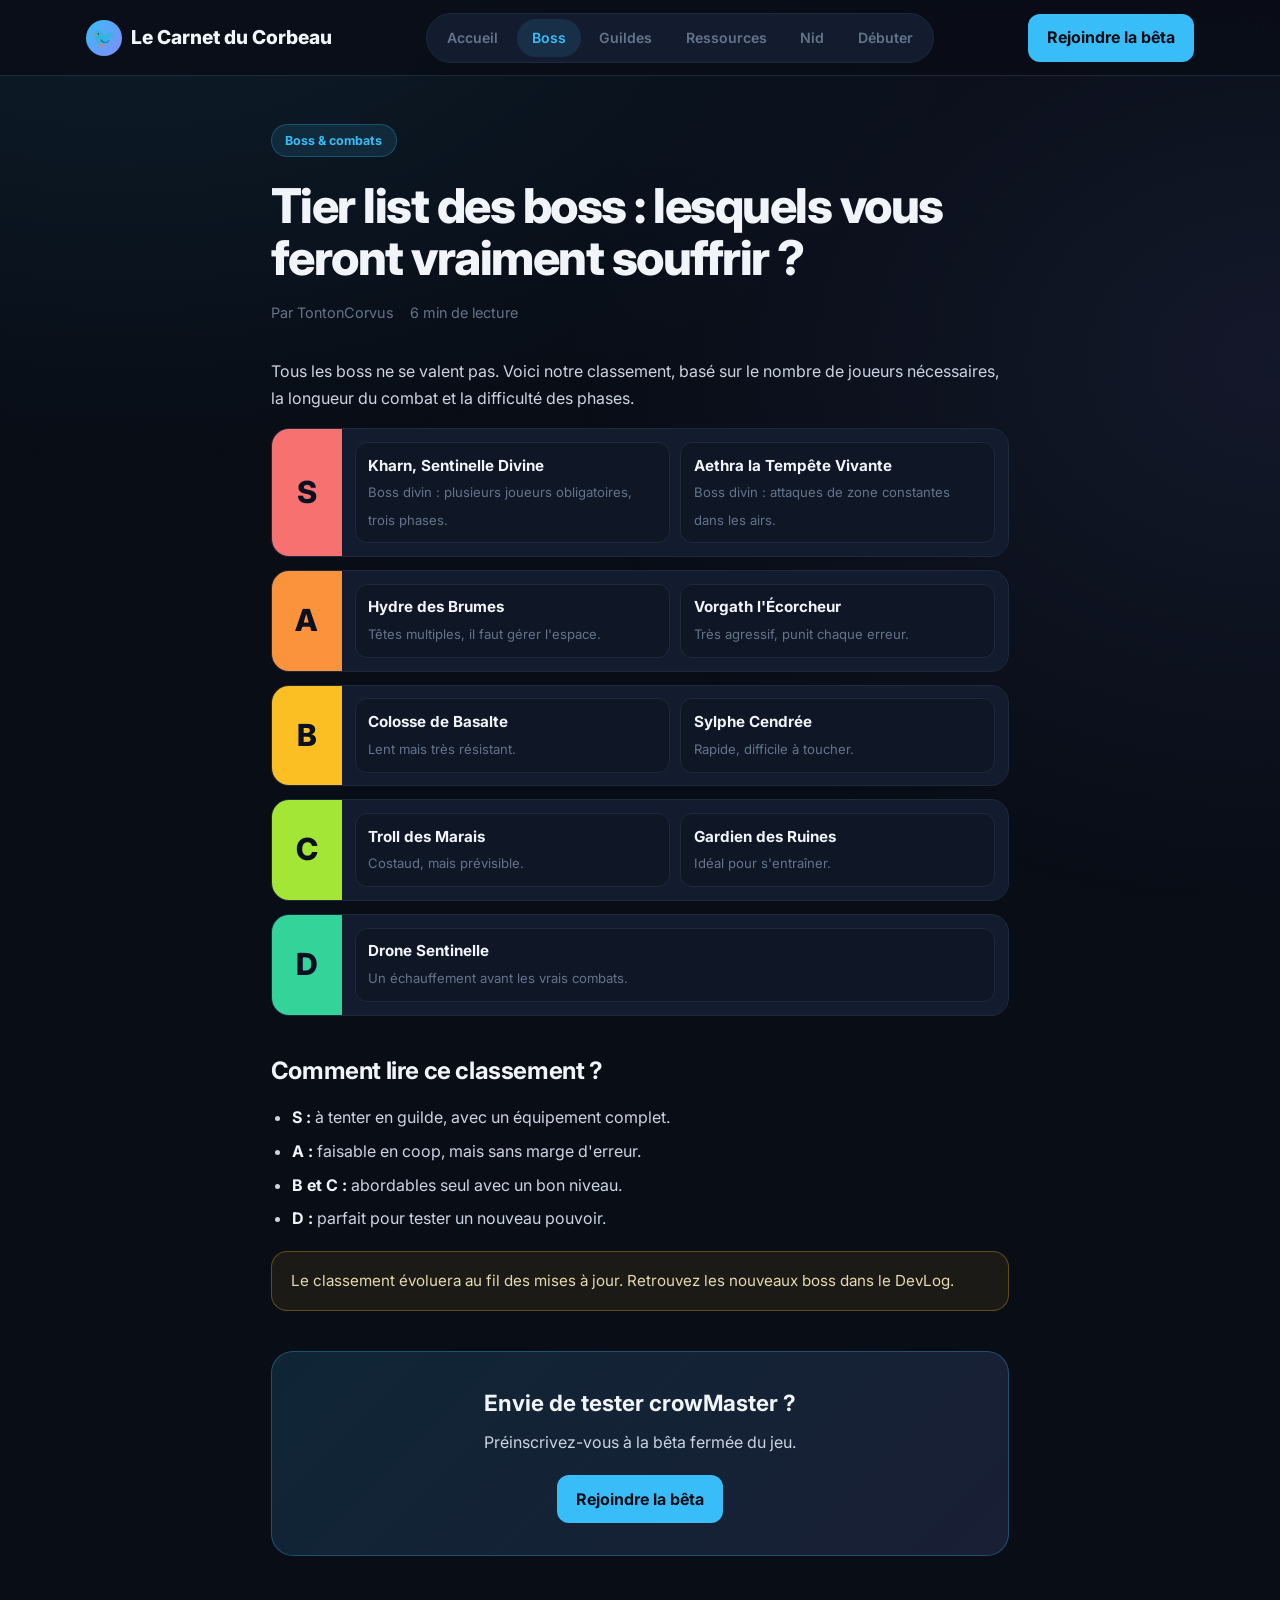
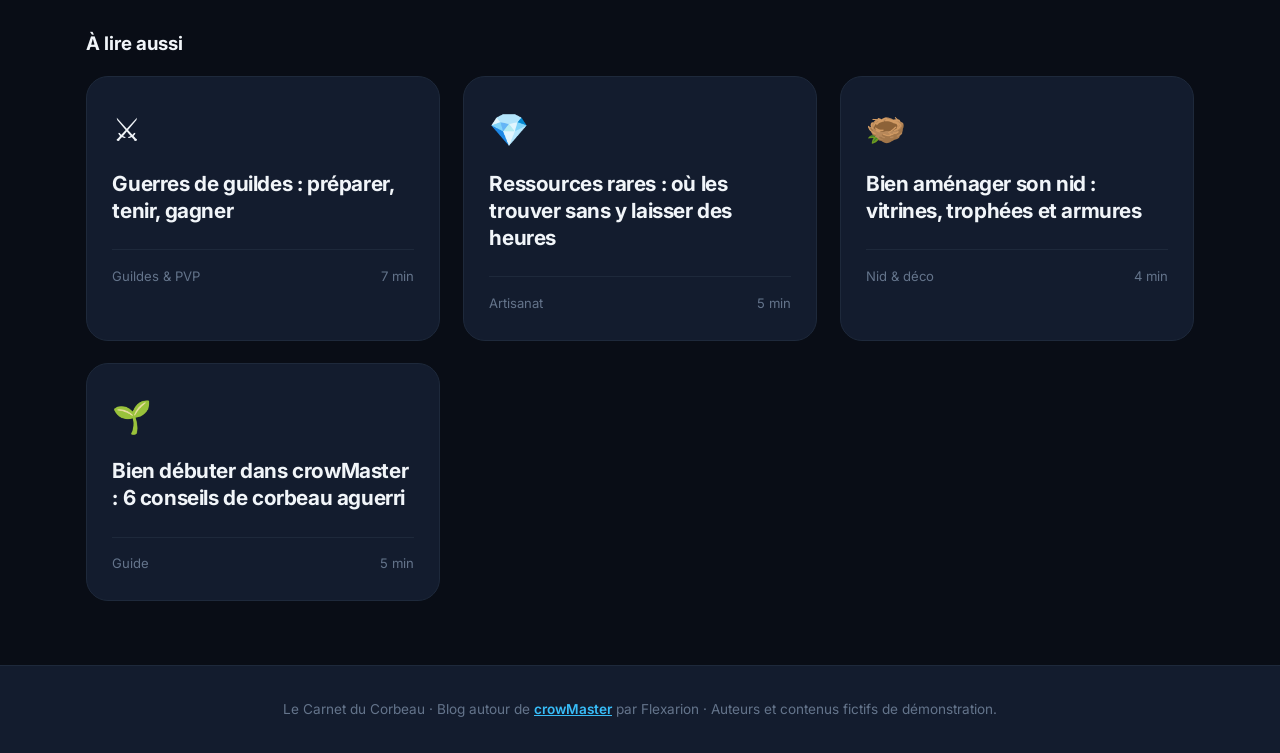
==== boss-tier-list.html @ 7c5a4337 "First commit" ====
<!DOCTYPE html>
<html lang="fr">
<head>
<meta charset="UTF-8">
<meta name="viewport" content="width=device-width, initial-scale=1.0">
<link rel="icon" type="image/png" href="assets/images/treeLogo.png">
<link rel="apple-touch-icon" href="assets/images/treeLogo.png">
<title>Tier list des boss : lesquels vous feront vraiment souffrir ? - Le Carnet du Corbeau</title>
<meta name="description" content="Du simple gardien au boss divin qui raye des guildes entières : notre classement, de S à D.">
<meta name="keywords" content="crowMaster, blog crowMaster, Le Carnet du Corbeau, Flexarion, guide crowMaster, tier list boss, boss divin, guerre de guildes, ressources rares, nid, jeu indépendant, RPG">
<meta property="og:type" content="article">
<meta property="og:title" content="Tier list des boss : lesquels vous feront vraiment souffrir ? - Le Carnet du Corbeau">
<meta property="og:description" content="Du simple gardien au boss divin qui raye des guildes entières : notre classement, de S à D.">
<meta property="og:image" content="assets/images/treeLogo.png">
<link rel="stylesheet" href="assets/style/style.css">
<script src="assets/js/blog.js" defer></script>
</head>
<body>
<div id="bar"></div>
<header><div class="bar">
<a class="brand" href="index.html"><i>🐦</i>Le Carnet du Corbeau</a>
<nav><ul><li><a href="index.html">Accueil</a></li><li><a href="boss-tier-list.html" class=on>Boss</a></li><li><a href="guerres-de-guildes.html">Guildes</a></li><li><a href="ressources.html">Ressources</a></li><li><a href="nid.html">Nid</a></li><li><a href="debuter.html">Débuter</a></li></ul></nav>
<a class="btn" href="https://flexarion-jeu.fr/betaSignup.html" target="_blank" rel="noopener">Rejoindre la bêta</a>
</div></header>
<main>
<article class="art"><span class="pill">Boss & combats</span><h1>Tier list des boss : lesquels vous feront vraiment souffrir ?</h1><div class="meta"><span>Par TontonCorvus</span><span>6 min de lecture</span></div><p>Tous les boss ne se valent pas. Voici notre classement, basé sur le nombre de joueurs nécessaires, la longueur du combat et la difficulté des phases.</p><div class="tier S reveal"><b>S</b><div class="it"><div class="chip"><strong>Kharn, Sentinelle Divine</strong><span>Boss divin : plusieurs joueurs obligatoires, trois phases.</span></div><div class="chip"><strong>Aethra la Tempête Vivante</strong><span>Boss divin : attaques de zone constantes dans les airs.</span></div></div></div><div class="tier A reveal"><b>A</b><div class="it"><div class="chip"><strong>Hydre des Brumes</strong><span>Têtes multiples, il faut gérer l'espace.</span></div><div class="chip"><strong>Vorgath l'Écorcheur</strong><span>Très agressif, punit chaque erreur.</span></div></div></div><div class="tier B reveal"><b>B</b><div class="it"><div class="chip"><strong>Colosse de Basalte</strong><span>Lent mais très résistant.</span></div><div class="chip"><strong>Sylphe Cendrée</strong><span>Rapide, difficile à toucher.</span></div></div></div><div class="tier C reveal"><b>C</b><div class="it"><div class="chip"><strong>Troll des Marais</strong><span>Costaud, mais prévisible.</span></div><div class="chip"><strong>Gardien des Ruines</strong><span>Idéal pour s'entraîner.</span></div></div></div><div class="tier D reveal"><b>D</b><div class="it"><div class="chip"><strong>Drone Sentinelle</strong><span>Un échauffement avant les vrais combats.</span></div></div></div><h2>Comment lire ce classement ?</h2><ul><li><strong>S :</strong> à tenter en guilde, avec un équipement complet.</li><li><strong>A :</strong> faisable en coop, mais sans marge d'erreur.</li><li><strong>B et C :</strong> abordables seul avec un bon niveau.</li><li><strong>D :</strong> parfait pour tester un nouveau pouvoir.</li></ul><div class="note">Le classement évoluera au fil des mises à jour. Retrouvez les nouveaux boss dans le DevLog.</div><div class="cta"><h3>Envie de tester crowMaster ?</h3><p>Préinscrivez-vous à la bêta fermée du jeu.</p><a class="btn" href="https://flexarion-jeu.fr/betaSignup.html" target="_blank" rel="noopener">Rejoindre la bêta</a></div></article><div class="more"><h3>À lire aussi</h3><div class="grid"><a class="card" href="guerres-de-guildes.html"><div class="ico">⚔️</div><h2>Guerres de guildes : préparer, tenir, gagner</h2><div class="meta"><span>Guildes & PVP</span><span>7 min</span></div></a><a class="card" href="ressources.html"><div class="ico">💎</div><h2>Ressources rares : où les trouver sans y laisser des heures</h2><div class="meta"><span>Artisanat</span><span>5 min</span></div></a><a class="card" href="nid.html"><div class="ico">🪹</div><h2>Bien aménager son nid : vitrines, trophées et armures</h2><div class="meta"><span>Nid & déco</span><span>4 min</span></div></a><a class="card" href="debuter.html"><div class="ico">🌱</div><h2>Bien débuter dans crowMaster : 6 conseils de corbeau aguerri</h2><div class="meta"><span>Guide</span><span>5 min</span></div></a></div></div>
</main>
<footer>Le Carnet du Corbeau · Blog autour de <a href="https://flexarion-jeu.fr/" target="_blank" rel="noopener">crowMaster</a> par Flexarion · Auteurs et contenus fictifs de démonstration.</footer>
</body>
</html>
---- assets/style/style.css ----
@import url('https://fonts.googleapis.com/css2?family=Inter:wght@400;500;600;700;800&display=swap');
:root{--bg:#090d16;--card:#131c2e;--card2:#0f1626;--line:#1e293b;--txt:#f1f5f9;--mut:#a3b0c4;--sub:#64748b;--p:#38bdf8;--g:#34d399;--o:#fbbf24;--r:22px}
*{margin:0;padding:0;box-sizing:border-box}
html{scroll-behavior:smooth}
body{font-family:'Inter',system-ui,sans-serif;background:var(--bg);color:var(--txt);line-height:1.7;display:flex;flex-direction:column;min-height:100vh}
body::before{content:"";position:fixed;inset:0;z-index:-1;background:radial-gradient(55rem 35rem at 10% -10%,rgba(56,189,248,.1),transparent),radial-gradient(45rem 35rem at 100% 40%,rgba(129,140,248,.09),transparent)}
a{color:var(--p)}
#bar{position:fixed;top:0;left:0;height:3px;width:0;background:linear-gradient(90deg,#38bdf8,#818cf8);z-index:60}
header{position:sticky;top:0;z-index:50;background:rgba(9,13,22,.82);backdrop-filter:blur(12px);border-bottom:1px solid var(--line)}
.bar{max-width:1150px;margin:0 auto;padding:.8rem 1.3rem;display:flex;align-items:center;justify-content:space-between;gap:1rem;flex-wrap:wrap}
.brand{display:flex;align-items:center;gap:.6rem;text-decoration:none;color:var(--txt);font-weight:800;font-size:1.2rem}
.brand i{font-style:normal;display:grid;place-items:center;width:36px;height:36px;border-radius:50%;background:linear-gradient(135deg,#38bdf8,#818cf8);color:#090d16}
nav ul{list-style:none;display:flex;gap:.2rem;flex-wrap:wrap;padding:.3rem;background:var(--card);border:1px solid var(--line);border-radius:999px}
nav a{display:block;text-decoration:none;color:var(--sub);font-weight:600;font-size:.88rem;padding:.45rem .95rem;border-radius:999px;transition:all .25s}
nav a:hover{color:var(--txt)}nav a.on{color:var(--p);background:rgba(56,189,248,.12)}
.btn{display:inline-block;background:var(--p);color:#090d16;font-weight:700;text-decoration:none;padding:.65rem 1.2rem;border-radius:12px;transition:transform .25s,box-shadow .25s}
.btn:hover{transform:translateY(-3px);box-shadow:0 10px 24px rgba(56,189,248,.35)}
main{flex:1}
.hero{max-width:1150px;margin:1.2rem auto 0;width:calc(100% - 2.6rem);text-align:center;padding:4.5rem 1.5rem;border:1px solid var(--line);border-radius:32px;background:linear-gradient(180deg,rgba(19,28,46,.9),rgba(9,13,22,.95));position:relative;overflow:hidden;animation:zoom 1s both}
.hero::before{content:"";position:absolute;width:300px;height:300px;border-radius:50%;background:#38bdf8;filter:blur(90px);opacity:.18;top:-100px;left:-60px;animation:float 9s ease-in-out infinite}
@keyframes zoom{from{opacity:0;transform:scale(.97)}to{opacity:1;transform:none}}
@keyframes float{50%{transform:translate(40px,30px)}}
.pill{display:inline-block;font-size:.78rem;font-weight:700;padding:.3rem .85rem;border-radius:99px;background:rgba(56,189,248,.12);color:var(--p);border:1px solid rgba(56,189,248,.28);margin-bottom:1rem}
.pill.g{background:rgba(52,211,153,.12);color:var(--g);border-color:rgba(52,211,153,.28)}
h1{font-size:clamp(2rem,5vw,3.6rem);line-height:1.1;letter-spacing:-1.5px;font-weight:800}
.grad{background:linear-gradient(90deg,#38bdf8,#a78bfa,#34d399,#38bdf8);background-size:250% 100%;-webkit-background-clip:text;background-clip:text;-webkit-text-fill-color:transparent;animation:shift 7s linear infinite}
@keyframes shift{to{background-position:250% 0}}
.lead{max-width:620px;margin:1.2rem auto 0;color:var(--mut);font-size:1.15rem}
.wrap{max-width:1150px;margin:0 auto;padding:2.5rem 1.3rem 1rem}
.grid{display:grid;grid-template-columns:repeat(auto-fill,minmax(320px,1fr));gap:1.4rem}
.card{display:flex;flex-direction:column;text-decoration:none;color:var(--txt);background:var(--card);border:1px solid var(--line);border-radius:var(--r);padding:1.6rem;transition:transform .3s,border-color .3s,box-shadow .3s}
.card:hover{transform:translateY(-6px);border-color:rgba(56,189,248,.45);box-shadow:0 18px 40px rgba(0,0,0,.45)}
.card .ico{font-size:2rem;margin-bottom:.8rem}
.card h2{font-size:1.3rem;line-height:1.3;letter-spacing:-.4px;margin-bottom:.6rem}
.card p{color:var(--mut);font-size:.95rem;flex:1}
.card .meta{margin-top:1rem;padding-top:.9rem;border-top:1px solid var(--line);display:flex;justify-content:space-between;gap:1rem;font-size:.82rem;color:var(--sub)}
.card.feat{grid-column:1/-1;flex-direction:row;gap:2rem;align-items:center}
.card.feat .ico{font-size:4.5rem;margin:0}
.card.feat h2{font-size:1.9rem}
.art{max-width:780px;margin:0 auto;padding:3rem 1.3rem 1rem}
.art h1{font-size:clamp(1.9rem,4.5vw,3rem);margin:.4rem 0 1rem}
.art .meta{color:var(--sub);font-size:.9rem;margin-bottom:2rem;display:flex;gap:1rem;flex-wrap:wrap}
.art h2{font-size:1.5rem;letter-spacing:-.4px;margin:2.2rem 0 .8rem}
.art p{color:#cbd5e1;margin-bottom:1rem}
.art ul{margin:0 0 1rem 1.3rem;color:#cbd5e1}.art li{margin-bottom:.4rem}
.art strong{color:var(--txt)}
.note{background:rgba(251,191,36,.08);border:1px solid rgba(251,191,36,.3);border-radius:16px;padding:1rem 1.2rem;margin:1.2rem 0;color:#e5d9b0;font-size:.95rem}
.tier{display:flex;margin-bottom:.8rem;background:var(--card);border:1px solid var(--line);border-radius:18px;overflow:hidden}
.tier>b{flex:none;width:70px;display:grid;place-items:center;font-size:1.9rem;font-weight:800;color:#0b1020}
.tier .it{flex:1;display:flex;flex-wrap:wrap;gap:.6rem;padding:.8rem}
.chip{flex:1 1 220px;background:var(--card2);border:1px solid var(--line);border-radius:12px;padding:.6rem .8rem;transition:transform .2s,border-color .2s}
.chip:hover{transform:translateY(-3px);border-color:var(--p)}
.chip strong{display:block;font-size:.95rem}.chip span{font-size:.82rem;color:var(--sub)}
.S>b{background:#f87171}.A>b{background:#fb923c}.B>b{background:#fbbf24}.C>b{background:#a3e635}.D>b{background:#34d399}
.tw{overflow-x:auto;margin:1rem 0}
table{width:100%;border-collapse:collapse;font-size:.92rem;min-width:560px}
th,td{text-align:left;padding:.7rem .9rem;border-bottom:1px solid var(--line)}
th{color:var(--p);font-size:.78rem;text-transform:uppercase;letter-spacing:.8px}
td{color:#cbd5e1}
.cta{margin:2.5rem 0;text-align:center;background:linear-gradient(135deg,rgba(56,189,248,.14),rgba(129,140,248,.14));border:1px solid rgba(56,189,248,.3);border-radius:var(--r);padding:2rem}
.cta h3{font-size:1.4rem;margin-bottom:.4rem}.cta p{margin-bottom:1.2rem}
.more{max-width:1150px;margin:0 auto;padding:1rem 1.3rem}.more h3{margin-bottom:1rem}
footer{margin-top:3rem;border-top:1px solid var(--line);background:var(--card);padding:2rem 1.3rem;text-align:center;color:var(--sub);font-size:.85rem}
footer a{font-weight:600}
.js .reveal{opacity:0;transform:translateY(26px);transition:opacity .7s,transform .7s cubic-bezier(.2,.7,.2,1);transition-delay:var(--d,0s)}
.js .reveal.in{opacity:1;transform:none}
@media(max-width:760px){.card.feat{flex-direction:column;align-items:flex-start}.bar>.btn{display:none}.tier>b{width:52px}}
@media(prefers-reduced-motion:reduce){*,*::before,*::after{animation:none!important;transition:none!important}.js .reveal{opacity:1;transform:none}}
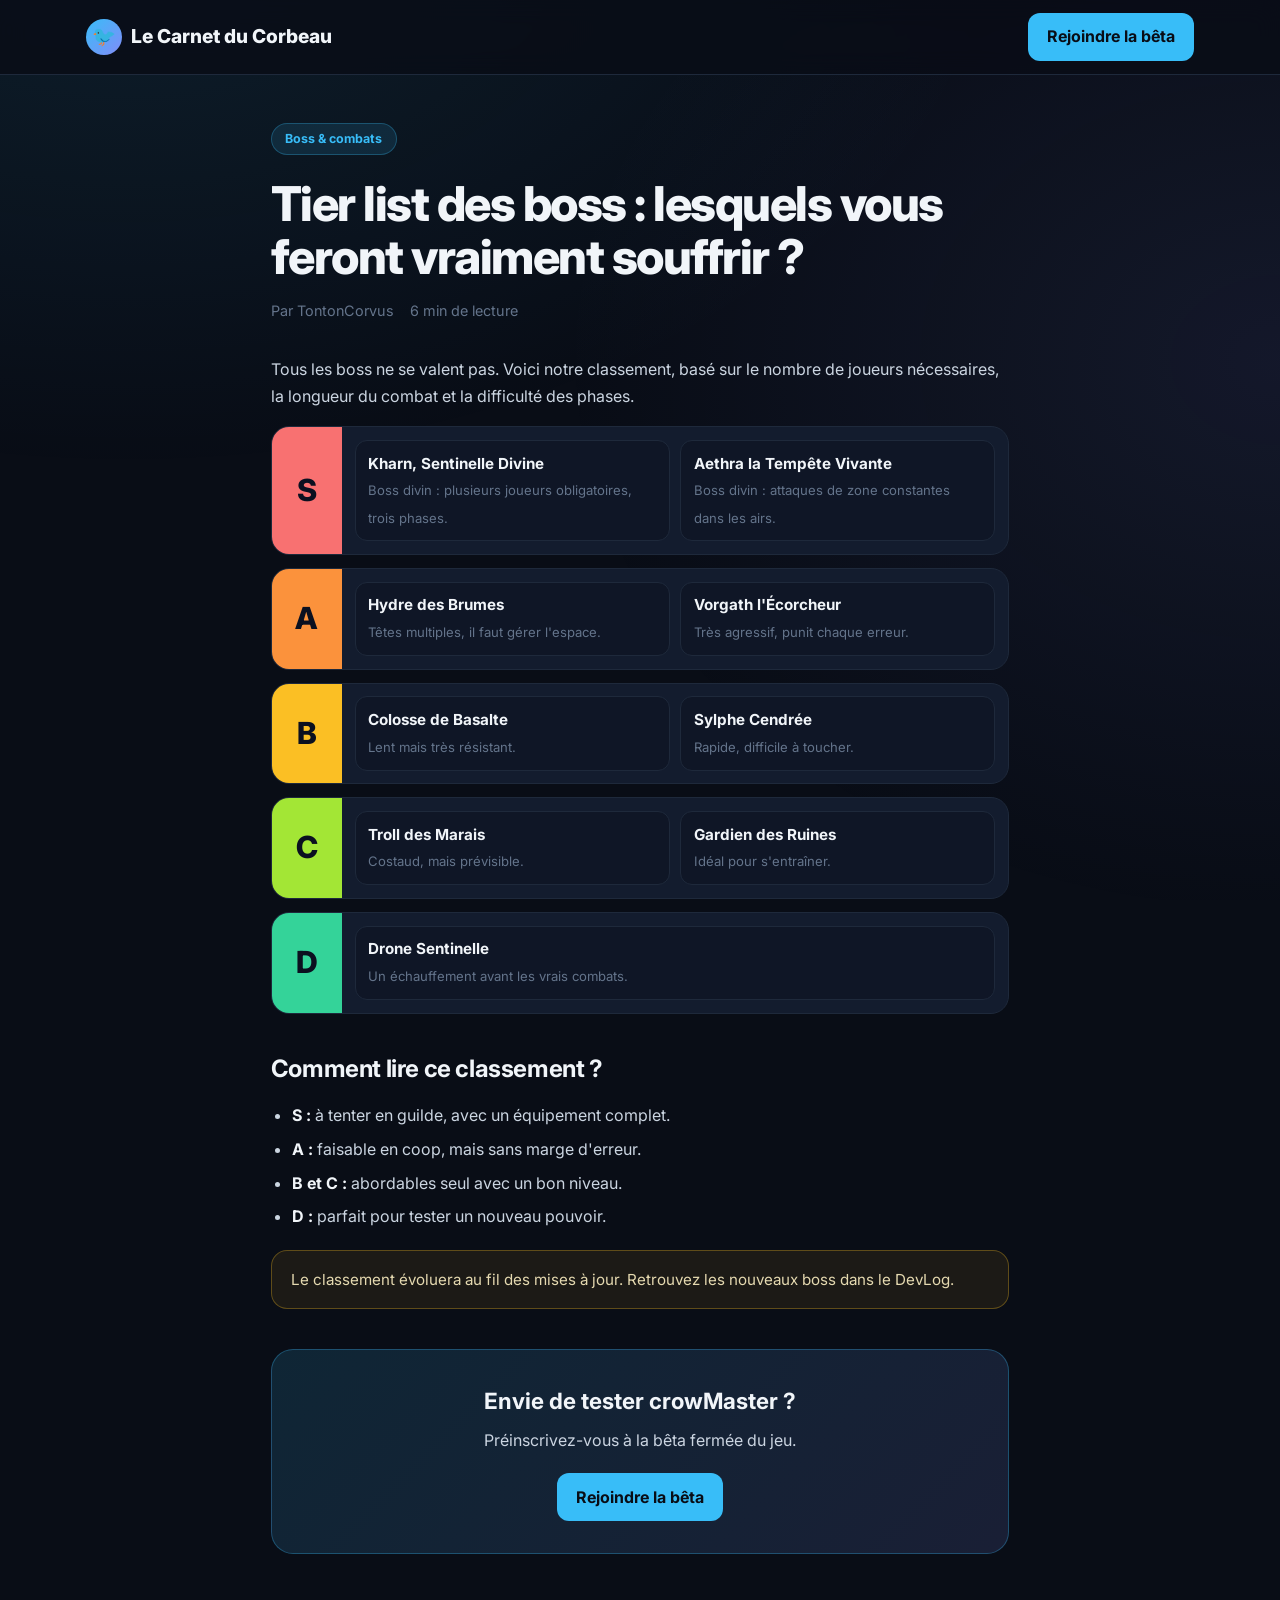
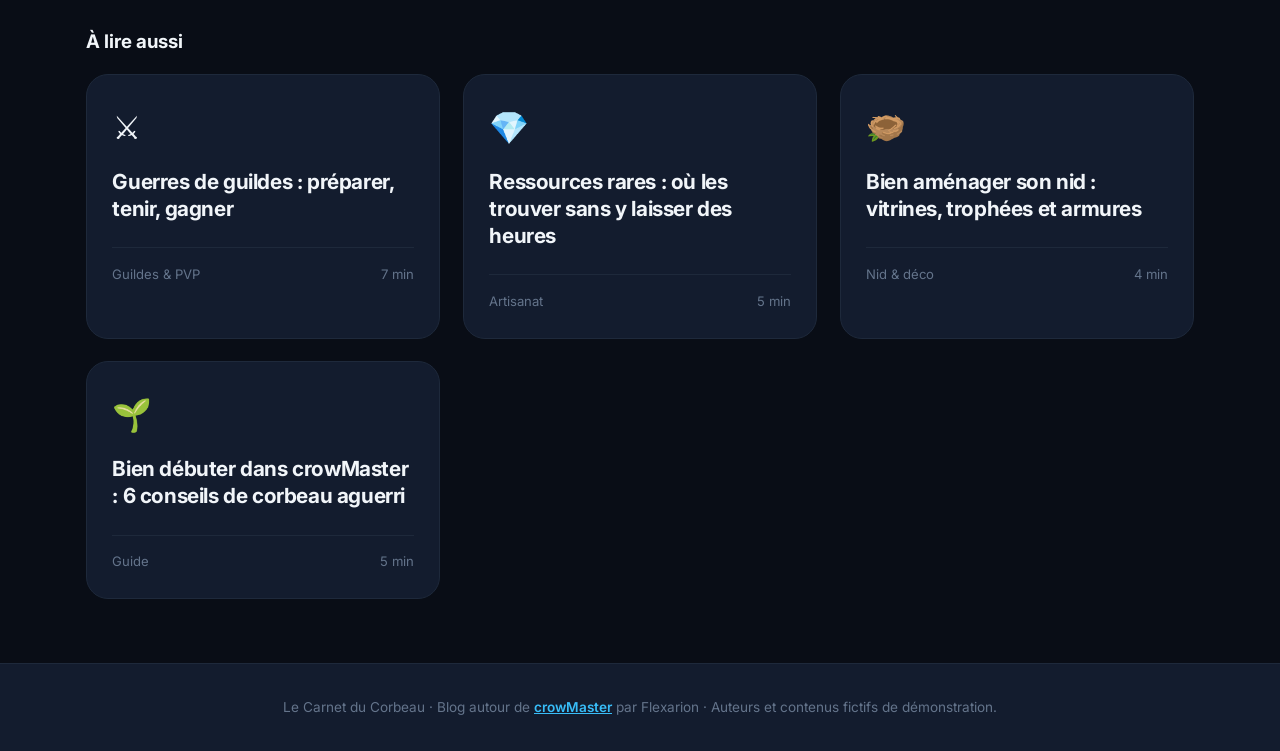
==== commit f189b8af: "Fix/Supression du menu de navigation" ====
--- a/boss-tier-list.html
+++ b/boss-tier-list.html
@@ -19,7 +19,6 @@
 <div id="bar"></div>
 <header><div class="bar">
 <a class="brand" href="index.html"><i>🐦</i>Le Carnet du Corbeau</a>
-<nav><ul><li><a href="index.html">Accueil</a></li><li><a href="boss-tier-list.html" class=on>Boss</a></li><li><a href="guerres-de-guildes.html">Guildes</a></li><li><a href="ressources.html">Ressources</a></li><li><a href="nid.html">Nid</a></li><li><a href="debuter.html">Débuter</a></li></ul></nav>
 <a class="btn" href="https://flexarion-jeu.fr/betaSignup.html" target="_blank" rel="noopener">Rejoindre la bêta</a>
 </div></header>
 <main>
